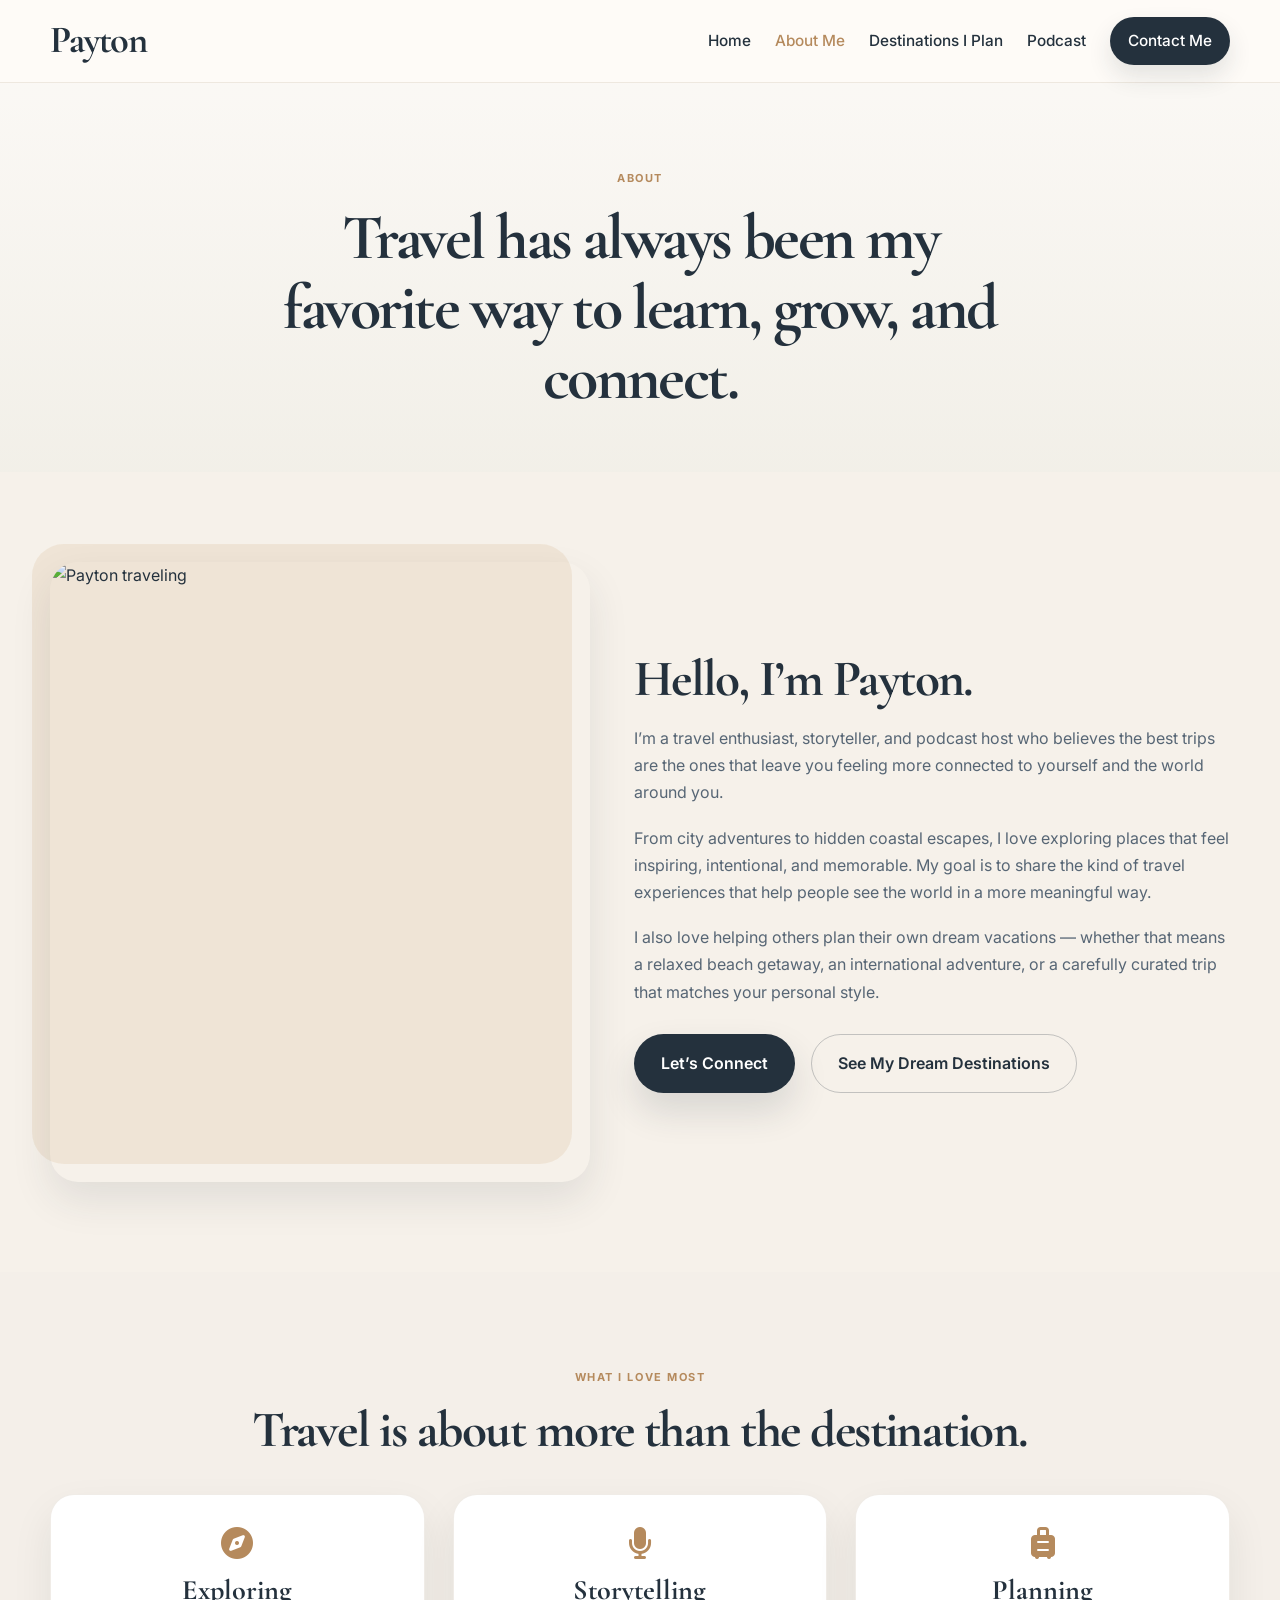
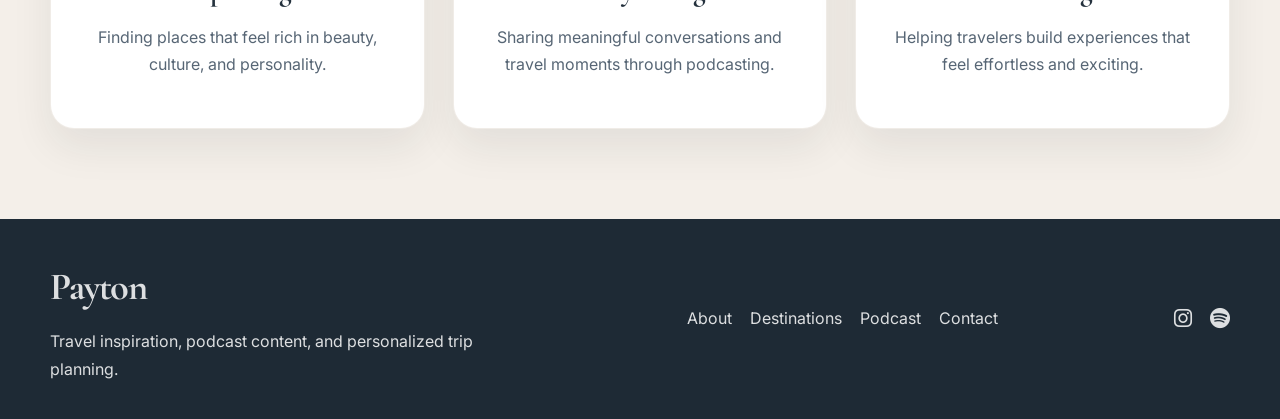
==== about.html @ 17ab0cd3 "Create a polished travel blog / lead-gen multi-page website for Payton and connect the contact, podc" ====
<!DOCTYPE html>
<html lang="en">
<head>
    <meta charset="UTF-8">
    <meta name="viewport" content="width=device-width, initial-scale=1.0">
    <title>About Me | Payton</title>
    <meta name="description" content="Learn more about Payton, her travel story, and her love for exploring the world." />
    <link rel="preconnect" href="https://fonts.googleapis.com">
    <link rel="preconnect" href="https://fonts.gstatic.com" crossorigin>
    <link href="https://fonts.googleapis.com/css2?family=Cormorant+Garamond:wght@500;600;700&family=Inter:wght@400;500;600;700&display=swap" rel="stylesheet">
    <link rel="stylesheet" href="styles.css">
    <link rel="stylesheet" href="https://cdnjs.cloudflare.com/ajax/libs/font-awesome/6.4.0/css/all.min.css">
</head>
<body>
    <header class="site-header">
        <nav class="navbar container">
            <a href="index.html" class="brand">Payton</a>
            <div class="nav-links">
                <a href="index.html">Home</a>
                <a href="about.html" class="active">About Me</a>
                <a href="destinations.html">Destinations I Plan</a>
                <a href="podcast.html">Podcast</a>
                <a href="contact.html" class="nav-cta">Contact Me</a>
            </div>
        </nav>
    </header>

    <main>
        <section class="page-hero">
            <div class="container narrow">
                <span class="eyebrow">About</span>
                <h1>Travel has always been my favorite way to learn, grow, and connect.</h1>
            </div>
        </section>

        <section class="section">
            <div class="container about-layout">
                <div class="about-photo-wrap">
                    <img src="https://images.unsplash.com/photo-1529139574466-a303027c1d8b?auto=format&fit=crop&w=900&q=80" alt="Payton traveling" class="about-photo">
                </div>
                <div class="about-copy">
                    <h2>Hello, I’m Payton.</h2>
                    <p>I’m a travel enthusiast, storyteller, and podcast host who believes the best trips are the ones that leave you feeling more connected to yourself and the world around you.</p>
                    <p>From city adventures to hidden coastal escapes, I love exploring places that feel inspiring, intentional, and memorable. My goal is to share the kind of travel experiences that help people see the world in a more meaningful way.</p>
                    <p>I also love helping others plan their own dream vacations — whether that means a relaxed beach getaway, an international adventure, or a carefully curated trip that matches your personal style.</p>
                    <div class="mini-cta-row">
                        <a href="contact.html" class="button primary">Let’s Connect</a>
                        <a href="destinations.html" class="button secondary">See My Dream Destinations</a>
                    </div>
                </div>
            </div>
        </section>

        <section class="section soft-bg">
            <div class="container">
                <div class="section-heading center">
                    <span class="eyebrow">What I love most</span>
                    <h2>Travel is about more than the destination.</h2>
                </div>
                <div class="card-grid three-up">
                    <div class="info-card">
                        <i class="fas fa-compass"></i>
                        <h3>Exploring</h3>
                        <p>Finding places that feel rich in beauty, culture, and personality.</p>
                    </div>
                    <div class="info-card">
                        <i class="fas fa-microphone"></i>
                        <h3>Storytelling</h3>
                        <p>Sharing meaningful conversations and travel moments through podcasting.</p>
                    </div>
                    <div class="info-card">
                        <i class="fas fa-suitcase-rolling"></i>
                        <h3>Planning</h3>
                        <p>Helping travelers build experiences that feel effortless and exciting.</p>
                    </div>
                </div>
            </div>
        </section>
    </main>

    <footer class="site-footer">
        <div class="container footer-inner">
            <div>
                <a href="index.html" class="brand">Payton</a>
                <p>Travel inspiration, podcast content, and personalized trip planning.</p>
            </div>
            <div class="footer-links">
                <a href="about.html">About</a>
                <a href="destinations.html">Destinations</a>
                <a href="podcast.html">Podcast</a>
                <a href="contact.html">Contact</a>
            </div>
            <div class="footer-social">
                <a href="https://www.instagram.com/travelwithpayton/" target="_blank" aria-label="Instagram"><i class="fab fa-instagram"></i></a>
                <a href="https://open.spotify.com/show/033MryGVSeMz9yE6LJ3EoC" target="_blank" aria-label="Spotify"><i class="fab fa-spotify"></i></a>
            </div>
        </div>
    </footer>
</body>
</html>
---- styles.css ----
:root {
    --sand: #f6f1ea;
    --paper: #fffdf9;
    --card: #ffffff;
    --text: #24313d;
    --muted: #576675;
    --sage: #dfe8df;
    --sage-dark: #88a28f;
    --gold: #d6b48f;
    --gold-deep: #b58a5d;
    --line: #eadfcf;
    --shadow: rgba(30, 35, 40, 0.08);
}

* { box-sizing: border-box; }

html {
    scroll-behavior: smooth;
}

body {
    margin: 0;
    font-family: 'Inter', sans-serif;
    background: var(--sand);
    color: var(--text);
    line-height: 1.7;
}

img {
    max-width: 100%;
    display: block;
}

a {
    text-decoration: none;
    color: inherit;
}

button, input, textarea {
    font: inherit;
}

.container {
    width: min(1180px, calc(100% - 32px));
    margin: 0 auto;
}

.section {
    padding: 90px 0;
}

.soft-bg {
    background: #f4efe9;
}

.narrow {
    max-width: 760px;
}

.eyebrow {
    display: inline-block;
    letter-spacing: 0.14em;
    text-transform: uppercase;
    font-size: 11px;
    font-weight: 700;
    color: var(--gold-deep);
    margin-bottom: 15px;
}

h1, h2, h3 {
    font-family: 'Cormorant Garamond', serif;
    color: var(--text);
    line-height: 1.1;
    margin: 0 0 18px;
}

h1 {
    font-size: clamp(3rem, 5vw, 5rem);
    letter-spacing: -0.04em;
}

h2 {
    font-size: clamp(2.3rem, 4vw, 3.2rem);
    letter-spacing: -0.03em;
}

h3 {
    font-size: clamp(1.7rem, 2.2vw, 2.2rem);
}

p {
    margin: 0 0 18px;
    color: var(--muted);
}

.site-header {
    position: sticky;
    top: 0;
    z-index: 30;
    background: rgba(255, 253, 249, 0.85);
    backdrop-filter: blur(10px);
    border-bottom: 1px solid rgba(182, 162, 136, 0.22);
}

.navbar {
    display: flex;
    align-items: center;
    justify-content: space-between;
    min-height: 82px;
}

.brand {
    font-family: 'Cormorant Garamond', serif;
    font-size: clamp(2rem, 3vw, 2.5rem);
    font-weight: 700;
    color: var(--text);
    letter-spacing: -0.03em;
}

.nav-links {
    display: flex;
    align-items: center;
    gap: 24px;
    flex-wrap: wrap;
}

.nav-links a {
    color: var(--text);
    font-size: 0.96rem;
    font-weight: 500;
    position: relative;
}

.nav-links a.active,
.nav-links a:hover {
    color: var(--gold-deep);
}

.nav-cta {
    padding: 11px 18px;
    border-radius: 999px;
    background: var(--text);
    color: white !important;
    box-shadow: 0 12px 24px rgba(36, 49, 61, 0.12);
}

.hero {
    background: linear-gradient(135deg, rgba(255,255,255,0.4), rgba(223,232,223,0.2));
    padding: 72px 0 60px;
}

.hero-grid {
    display: grid;
    grid-template-columns: 1.1fr 0.9fr;
    align-items: center;
    gap: 44px;
}

.hero-copy p {
    font-size: 1.1rem;
    max-width: 620px;
}

.hero-actions,
.mini-cta-row {
    display: flex;
    align-items: center;
    gap: 16px;
    flex-wrap: wrap;
    margin-top: 28px;
}

.button {
    display: inline-flex;
    align-items: center;
    justify-content: center;
    border-radius: 999px;
    padding: 15px 26px;
    font-weight: 600;
    transition: 0.2s ease;
    border: 1px solid transparent;
}

.button:hover {
    transform: translateY(-2px);
}

.button.primary {
    background: var(--text);
    color: white;
    box-shadow: 0 18px 36px rgba(36, 49, 61, 0.14);
}

.button.secondary {
    background: transparent;
    color: var(--text);
    border-color: rgba(36, 49, 61, 0.25);
}

.button.full {
    width: 100%;
}

.trust-list {
    list-style: none;
    padding: 0;
    margin: 26px 0 0;
    display: flex;
    flex-wrap: wrap;
    gap: 18px;
    color: var(--muted);
    font-size: 0.94rem;
}

.trust-list li {
    position: relative;
    padding-left: 20px;
}

.trust-list li::before {
    content: '•';
    position: absolute;
    left: 0;
    color: var(--gold-deep);
    font-weight: 700;
}

.hero-image-card {
    position: relative;
}

.hero-image-card::before {
    content: "";
    position: absolute;
    inset: -18px -18px -18px 18px;
    background: rgba(214, 180, 143, 0.18);
    border-radius: 32px;
    z-index: 0;
}

.hero-image-card img {
    position: relative;
    z-index: 1;
    width: 100%;
    min-height: 560px;
    object-fit: cover;
    border-radius: 30px;
    box-shadow: var(--shadow);
}

.section-heading {
    margin-bottom: 36px;
}

.section-heading.center {
    text-align: center;
}

.card-grid {
    display: grid;
    gap: 28px;
}

.three-up {
    grid-template-columns: repeat(3, minmax(0, 1fr));
}

.feature-card,
.destination-card,
.info-card,
.contact-card {
    background: var(--card);
    border-radius: 24px;
    overflow: hidden;
    box-shadow: 0 18px 40px var(--shadow);
    border: 1px solid rgba(182, 162, 136, 0.2);
}

.feature-card img {
    width: 100%;
    height: 260px;
    object-fit: cover;
}

.card-content {
    padding: 24px 24px 28px;
}

.meta {
    font-size: 0.72rem;
    letter-spacing: 0.14em;
    text-transform: uppercase;
    font-weight: 700;
    color: var(--gold-deep);
    margin-bottom: 8px;
}

.card-content h3 {
    font-size: 2rem;
    margin-bottom: 12px;
}

.card-content a,
.text-link {
    color: var(--gold-deep);
    font-weight: 700;
}

.split-layout {
    display: grid;
    grid-template-columns: 1.2fr 0.8fr;
    gap: 40px;
    align-items: center;
}

.bullet-list {
    display: grid;
    gap: 26px;
    margin-top: 32px;
}

.bullet-list > div {
    display: flex;
    gap: 18px;
    align-items: flex-start;
}

.bullet-list i {
    width: 46px;
    height: 46px;
    border-radius: 14px;
    display: grid;
    place-items: center;
    background: rgba(214, 180, 143, 0.18);
    color: var(--gold-deep);
    font-size: 1.15rem;
}

.bullet-list h3 {
    margin-bottom: 6px;
    font-size: 1.8rem;
}

.cta-panel {
    background: var(--paper);
    border: 1px solid rgba(182, 162, 136, 0.26);
    border-radius: 28px;
    padding: 30px 26px;
    box-shadow: 0 16px 34px rgba(36, 49, 61, 0.08);
}

.mini-label {
    color: var(--gold-deep);
    text-transform: uppercase;
    letter-spacing: 0.12em;
    font-size: 11px;
    font-weight: 700;
    margin-bottom: 12px;
}

.cta-panel .button {
    display: flex;
    width: 100%;
    margin-top: 16px;
}

.social-grid {
    display: grid;
    grid-template-columns: repeat(3, minmax(0, 1fr));
    gap: 24px;
}

.social-post,
.reel-card {
    position: relative;
    overflow: hidden;
    border-radius: 24px;
    display: block;
    min-height: 340px;
    box-shadow: 0 18px 36px rgba(36, 49, 61, 0.08);
}

.social-post img,
.reel-card img {
    width: 100%;
    height: 100%;
    object-fit: cover;
    transition: transform 0.3s ease;
}

.social-post:hover img,
.reel-card:hover img {
    transform: scale(1.04);
}

.social-overlay {
    position: absolute;
    inset: auto 0 0 0;
    background: linear-gradient(to top, rgba(18, 24, 30, 0.75), transparent);
    color: white;
    padding: 26px 18px 20px;
    font-weight: 600;
    display: flex;
    align-items: center;
    gap: 10px;
}

.page-hero {
    padding: 80px 0 40px;
    background: linear-gradient(180deg, rgba(255,255,255,0.5), rgba(223,232,223,0.18));
    text-align: center;
}

.about-layout,
.contact-layout,
.podcast-layout {
    display: grid;
    grid-template-columns: 0.95fr 1.05fr;
    gap: 44px;
    align-items: center;
}

.about-photo-wrap {
    position: relative;
}

.about-photo-wrap::before {
    content: "";
    position: absolute;
    inset: -18px 18px 18px -18px;
    background: rgba(214, 180, 143, 0.22);
    border-radius: 32px;
}

.about-photo {
    position: relative;
    width: 100%;
    min-height: 620px;
    object-fit: cover;
    border-radius: 28px;
    box-shadow: 0 18px 40px rgba(36, 49, 61, 0.1);
    z-index: 1;
}

.info-card {
    padding: 32px 24px;
    text-align: center;
}

.info-card i {
    font-size: 2rem;
    color: var(--gold-deep);
    margin-bottom: 16px;
}

.destination-grid {
    display: grid;
    grid-template-columns: repeat(2, minmax(0, 1fr));
    gap: 28px;
}

.destination-card {
    overflow: hidden;
}

.destination-card img {
    width: 100%;
    height: 260px;
    object-fit: cover;
}

.destination-copy {
    padding: 24px;
}

.callout-section {
    text-align: center;
}

.center-row {
    justify-content: center;
}

.podcast-embed {
    border-radius: 28px;
    overflow: hidden;
    box-shadow: 0 18px 40px rgba(36, 49, 61, 0.1);
}

.reel-grid {
    display: grid;
    grid-template-columns: repeat(3, minmax(0, 1fr));
    gap: 22px;
}

.reel-card {
    min-height: 300px;
}

.reel-card span {
    position: absolute;
    inset: auto 14px 14px 14px;
    background: rgba(18,24,30,0.65);
    border-radius: 12px;
    color: white;
    padding: 10px 12px;
    font-size: 0.9rem;
    display: inline-flex;
    align-items: center;
    gap: 8px;
}

.contact-copy h2 {
    margin-bottom: 14px;
}

.contact-methods {
    display: grid;
    gap: 24px;
    margin-top: 30px;
}

.contact-item {
    display: flex;
    gap: 16px;
    align-items: flex-start;
}

.contact-item i {
    color: var(--gold-deep);
    font-size: 1.4rem;
    margin-top: 6px;
}

.contact-item h3 {
    font-size: 1.6rem;
    margin-bottom: 6px;
}

.contact-item a {
    color: var(--text);
    font-weight: 600;
}

.contact-card {
    padding: 28px;
}

.lead-form {
    display: grid;
    gap: 18px;
}

.lead-form label {
    display: grid;
    gap: 8px;
    font-weight: 600;
    color: var(--text);
}

.lead-form input,
.lead-form textarea {
    width: 100%;
    background: #f8f6f3;
    border: 1px solid rgba(36, 49, 61, 0.08);
    border-radius: 12px;
    padding: 14px 16px;
    color: var(--text);
}

.lead-form input:focus,
.lead-form textarea:focus {
    outline: 2px solid rgba(181, 138, 93, 0.2);
    border-color: rgba(181, 138, 93, 0.35);
}

.site-footer {
    background: #1e2a35;
    color: rgba(255,255,255,0.85);
    padding: 36px 0;
}

.footer-inner {
    display: flex;
    align-items: center;
    justify-content: space-between;
    gap: 24px;
    flex-wrap: wrap;
}

.site-footer .brand,
.site-footer p,
.site-footer a {
    color: rgba(255,255,255,0.85);
}

.site-footer p {
    max-width: 460px;
    margin: 8px 0 0;
}

.footer-links,
.footer-social {
    display: flex;
    align-items: center;
    gap: 18px;
    flex-wrap: wrap;
}

.footer-social a {
    font-size: 1.3rem;
}

@media (max-width: 900px) {
    .hero-grid,
    .split-layout,
    .about-layout,
    .contact-layout,
    .podcast-layout {
        grid-template-columns: 1fr;
    }

    .three-up,
    .destination-grid,
    .social-grid,
    .reel-grid {
        grid-template-columns: 1fr;
    }

    .hero-image-card img {
        min-height: 420px;
    }

    .navbar {
        padding: 14px 0;
        align-items: flex-start;
        flex-direction: column;
        gap: 12px;
    }

    .nav-links {
        gap: 14px;
    }
}

@media (max-width: 520px) {
    .button,
    .nav-cta {
        width: 100%;
    }

    .hero-actions,
    .mini-cta-row {
        flex-direction: column;
        align-items: stretch;
    }

    .section {
        padding: 70px 0;
    }
}
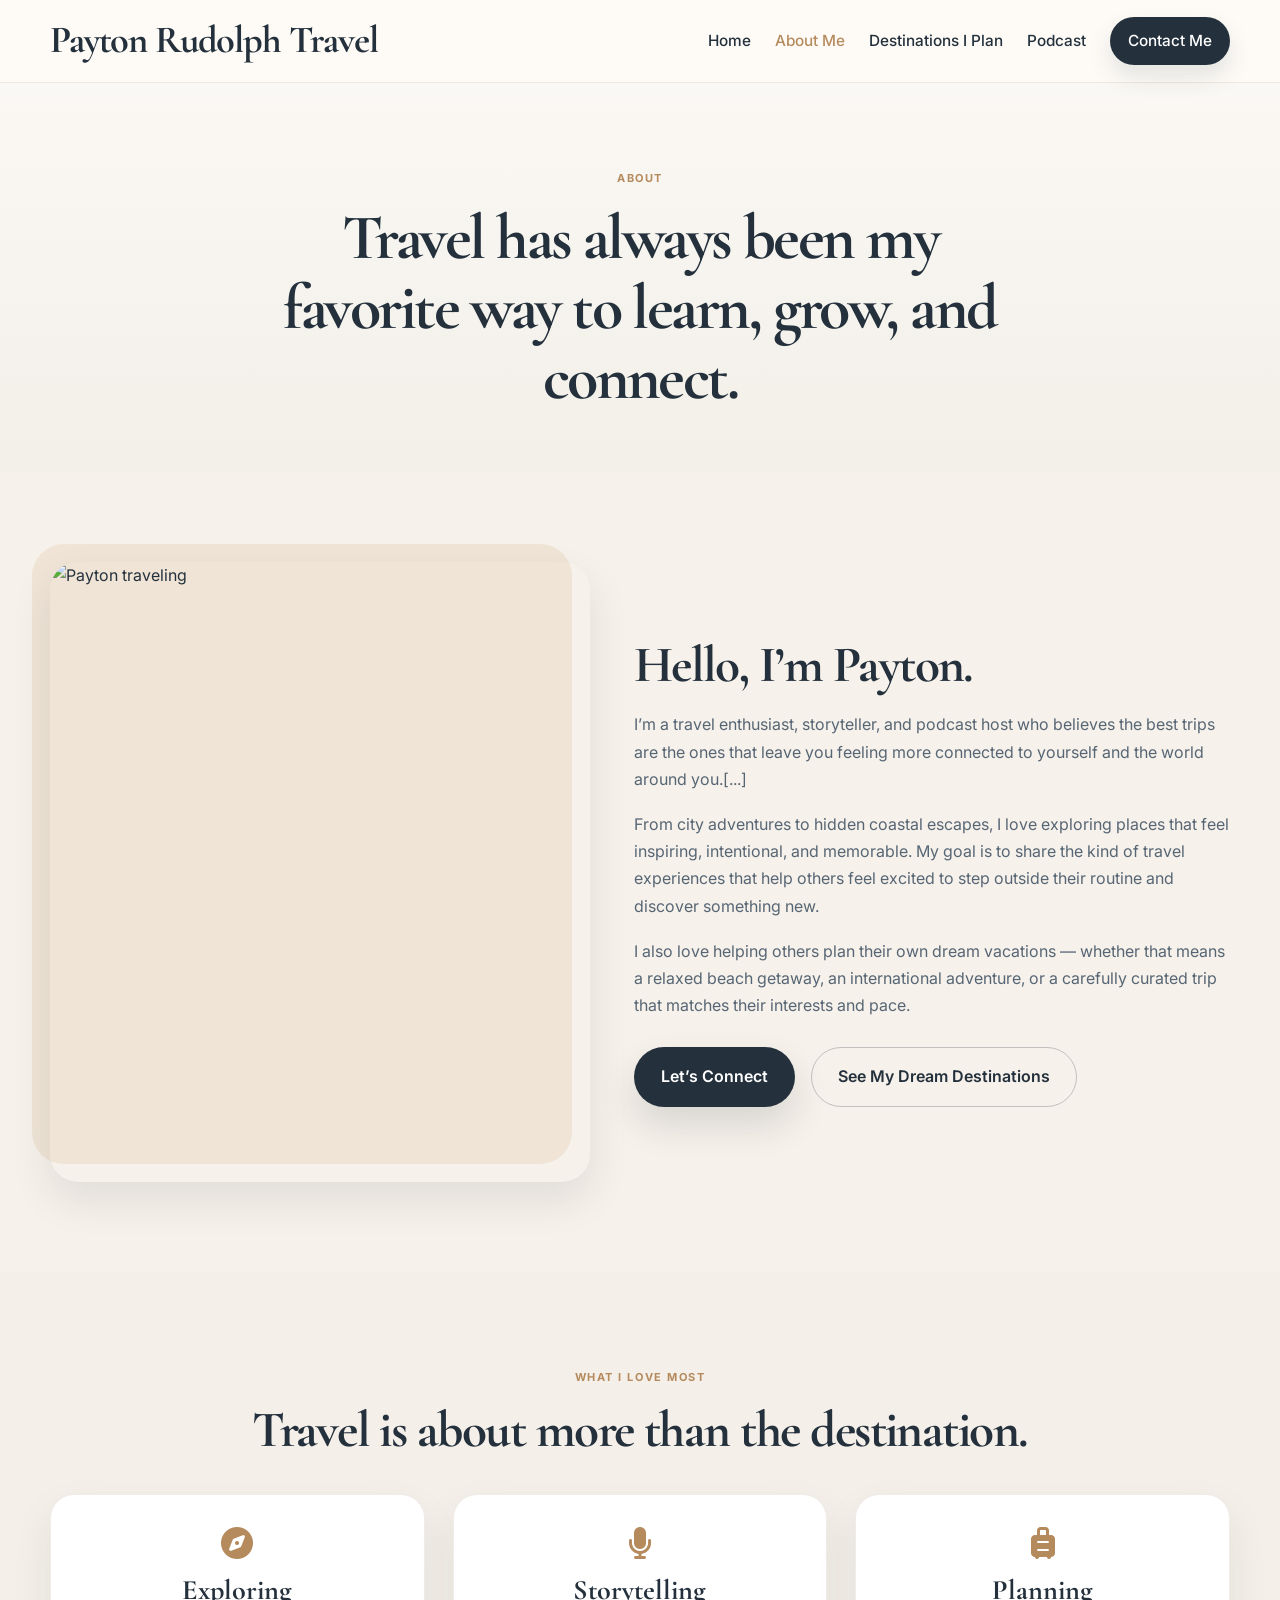
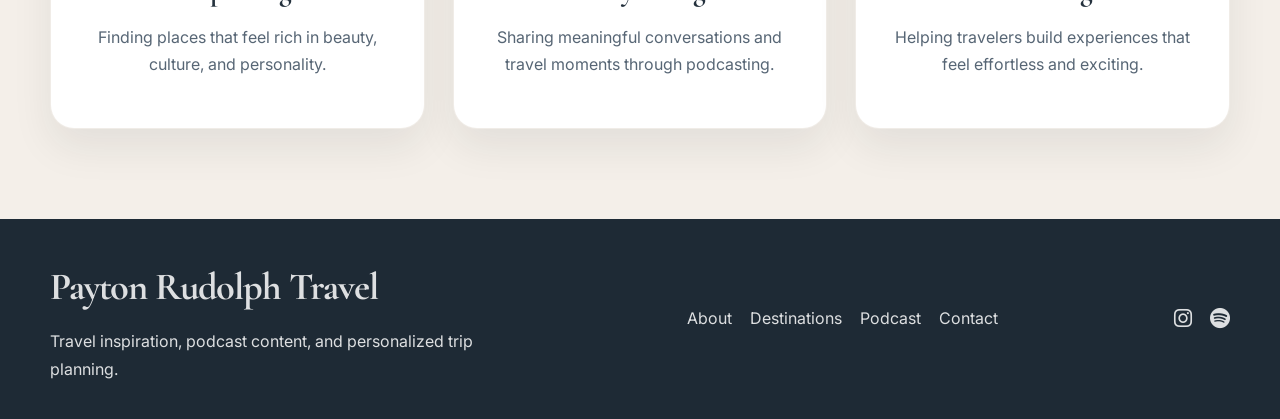
==== commit 126342ab: "Update site branding text to 'Payton Rudolph Travel' across the header and footer branding links." ====
--- a/about.html
+++ b/about.html
@@ -14,7 +14,7 @@
 <body>
     <header class="site-header">
         <nav class="navbar container">
-            <a href="index.html" class="brand">Payton</a>
+            <a href="index.html" class="brand">Payton Rudolph Travel</a>
             <div class="nav-links">
                 <a href="index.html">Home</a>
                 <a href="about.html" class="active">About Me</a>
@@ -40,9 +40,9 @@
                 </div>
                 <div class="about-copy">
                     <h2>Hello, I’m Payton.</h2>
-                    <p>I’m a travel enthusiast, storyteller, and podcast host who believes the best trips are the ones that leave you feeling more connected to yourself and the world around you.</p>
-                    <p>From city adventures to hidden coastal escapes, I love exploring places that feel inspiring, intentional, and memorable. My goal is to share the kind of travel experiences that help people see the world in a more meaningful way.</p>
-                    <p>I also love helping others plan their own dream vacations — whether that means a relaxed beach getaway, an international adventure, or a carefully curated trip that matches your personal style.</p>
+                    <p>I’m a travel enthusiast, storyteller, and podcast host who believes the best trips are the ones that leave you feeling more connected to yourself and the world around you.[...]</p>
+                    <p>From city adventures to hidden coastal escapes, I love exploring places that feel inspiring, intentional, and memorable. My goal is to share the kind of travel experiences that help others feel excited to step outside their routine and discover something new.</p>
+                    <p>I also love helping others plan their own dream vacations — whether that means a relaxed beach getaway, an international adventure, or a carefully curated trip that matches their interests and pace.</p>
                     <div class="mini-cta-row">
                         <a href="contact.html" class="button primary">Let’s Connect</a>
                         <a href="destinations.html" class="button secondary">See My Dream Destinations</a>
@@ -81,7 +81,7 @@
     <footer class="site-footer">
         <div class="container footer-inner">
             <div>
-                <a href="index.html" class="brand">Payton</a>
+                <a href="index.html" class="brand">Payton Rudolph Travel</a>
                 <p>Travel inspiration, podcast content, and personalized trip planning.</p>
             </div>
             <div class="footer-links">
@@ -98,3 +98,4 @@
     </footer>
 </body>
 </html>
+
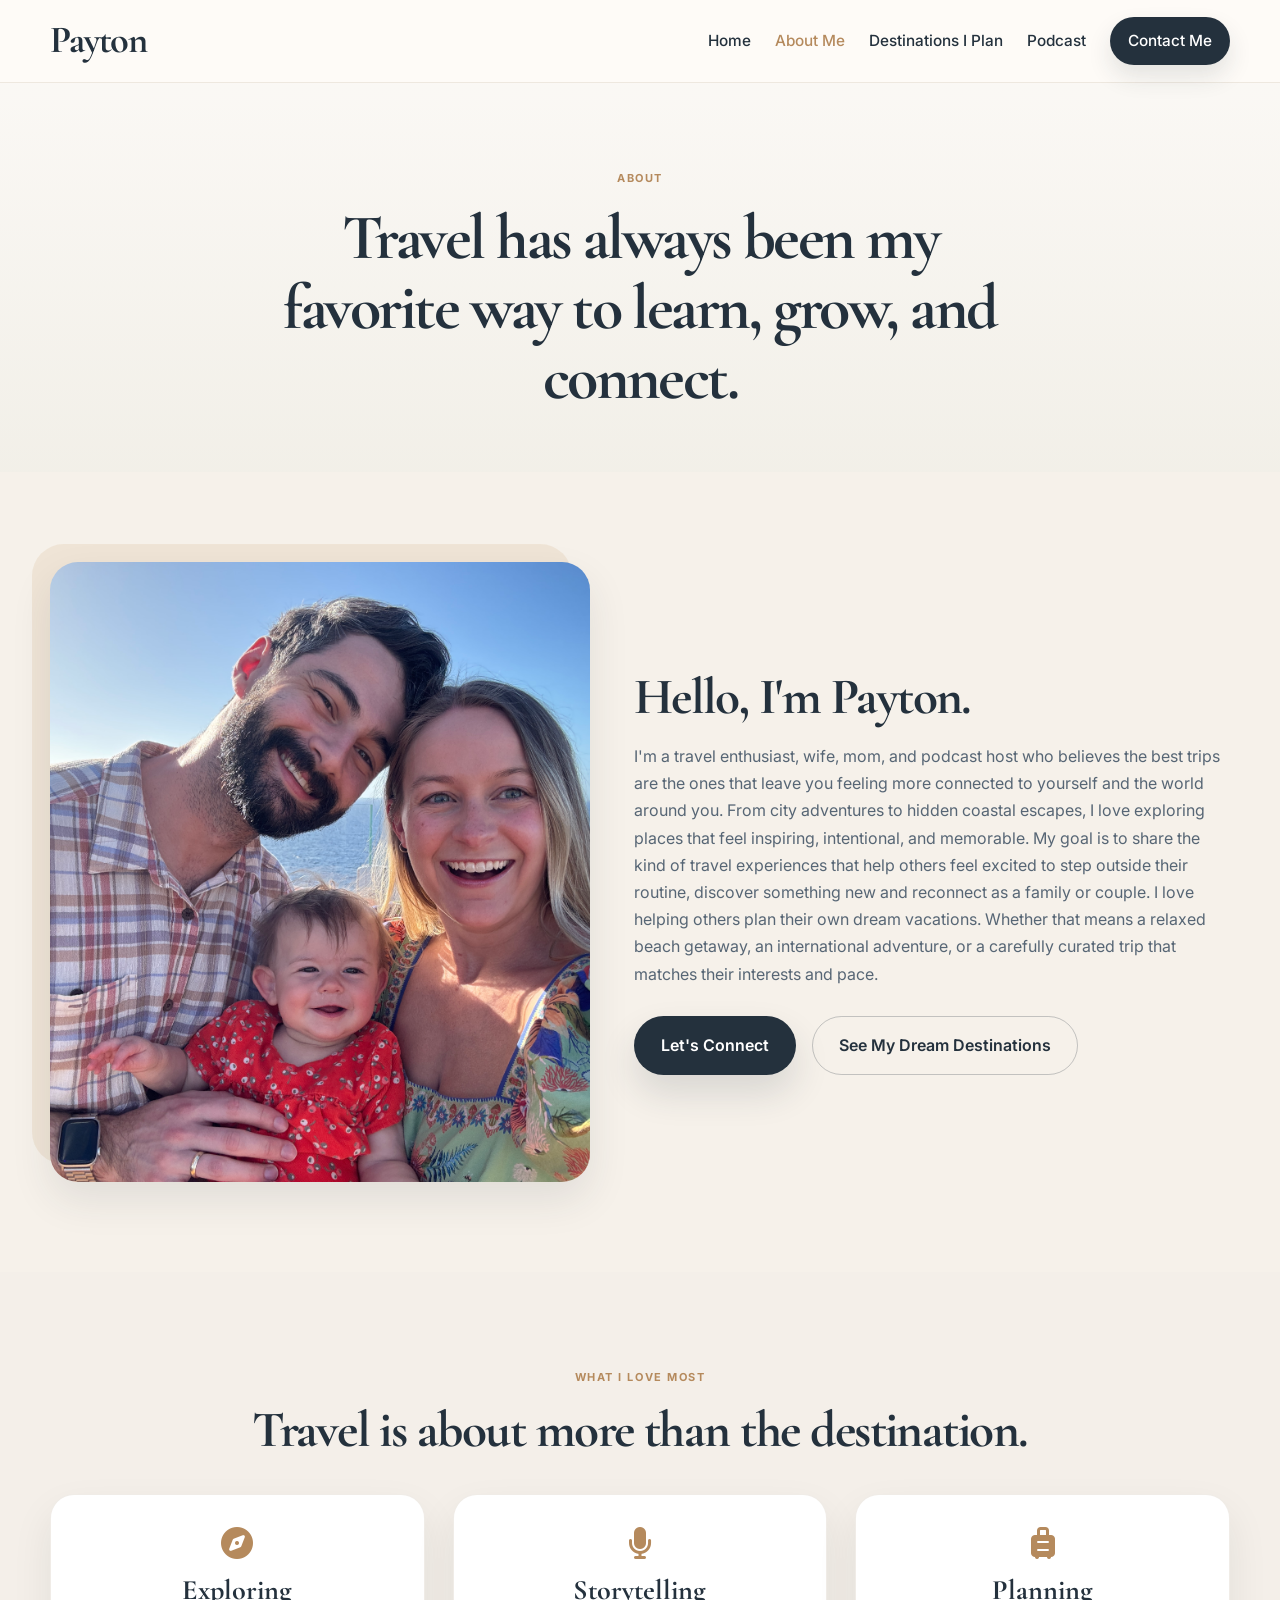
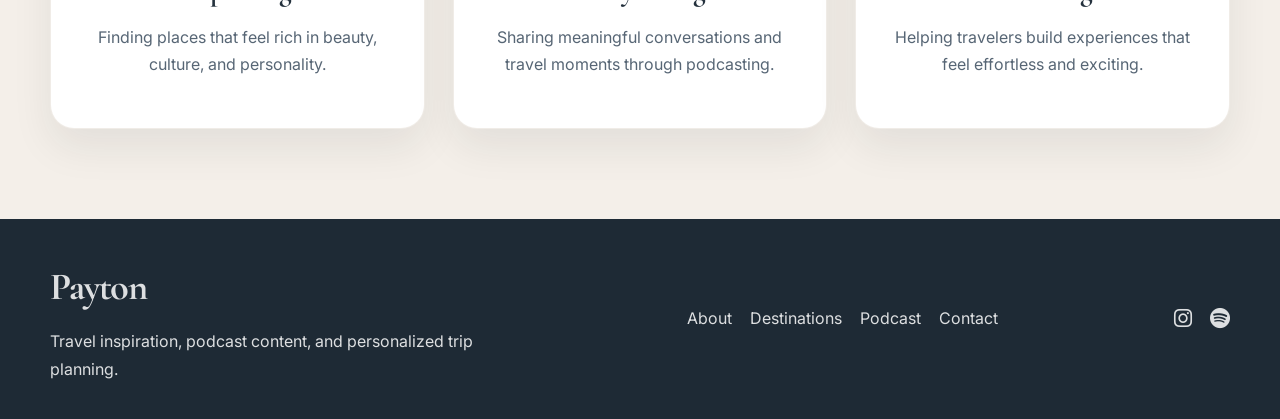
==== commit 2bce8eb7: "Update content: destinations, about page photo and description, home page hero text and sections, an" ====
--- a/about.html
+++ b/about.html
@@ -14,7 +14,7 @@
 <body>
     <header class="site-header">
         <nav class="navbar container">
-            <a href="index.html" class="brand">Payton Rudolph Travel</a>
+            <a href="index.html" class="brand">Payton</a>
             <div class="nav-links">
                 <a href="index.html">Home</a>
                 <a href="about.html" class="active">About Me</a>
@@ -36,15 +36,13 @@
         <section class="section">
             <div class="container about-layout">
                 <div class="about-photo-wrap">
-                    <img src="https://images.unsplash.com/photo-1529139574466-a303027c1d8b?auto=format&fit=crop&w=900&q=80" alt="Payton traveling" class="about-photo">
+                    <img src="CDB136E4-E88C-43CC-B14D-B1285104ED18.jpeg" alt="Payton traveling" class="about-photo">
                 </div>
                 <div class="about-copy">
-                    <h2>Hello, I’m Payton.</h2>
-                    <p>I’m a travel enthusiast, storyteller, and podcast host who believes the best trips are the ones that leave you feeling more connected to yourself and the world around you.[...]</p>
-                    <p>From city adventures to hidden coastal escapes, I love exploring places that feel inspiring, intentional, and memorable. My goal is to share the kind of travel experiences that help others feel excited to step outside their routine and discover something new.</p>
-                    <p>I also love helping others plan their own dream vacations — whether that means a relaxed beach getaway, an international adventure, or a carefully curated trip that matches their interests and pace.</p>
+                    <h2>Hello, I'm Payton.</h2>
+                    <p>I'm a travel enthusiast, wife, mom, and podcast host who believes the best trips are the ones that leave you feeling more connected to yourself and the world around you. From city adventures to hidden coastal escapes, I love exploring places that feel inspiring, intentional, and memorable. My goal is to share the kind of travel experiences that help others feel excited to step outside their routine, discover something new and reconnect as a family or couple. I love helping others plan their own dream vacations. Whether that means a relaxed beach getaway, an international adventure, or a carefully curated trip that matches their interests and pace.</p>
                     <div class="mini-cta-row">
-                        <a href="contact.html" class="button primary">Let’s Connect</a>
+                        <a href="contact.html" class="button primary">Let's Connect</a>
                         <a href="destinations.html" class="button secondary">See My Dream Destinations</a>
                     </div>
                 </div>
@@ -81,7 +79,7 @@
     <footer class="site-footer">
         <div class="container footer-inner">
             <div>
-                <a href="index.html" class="brand">Payton Rudolph Travel</a>
+                <a href="index.html" class="brand">Payton</a>
                 <p>Travel inspiration, podcast content, and personalized trip planning.</p>
             </div>
             <div class="footer-links">
@@ -98,4 +96,3 @@
     </footer>
 </body>
 </html>
-
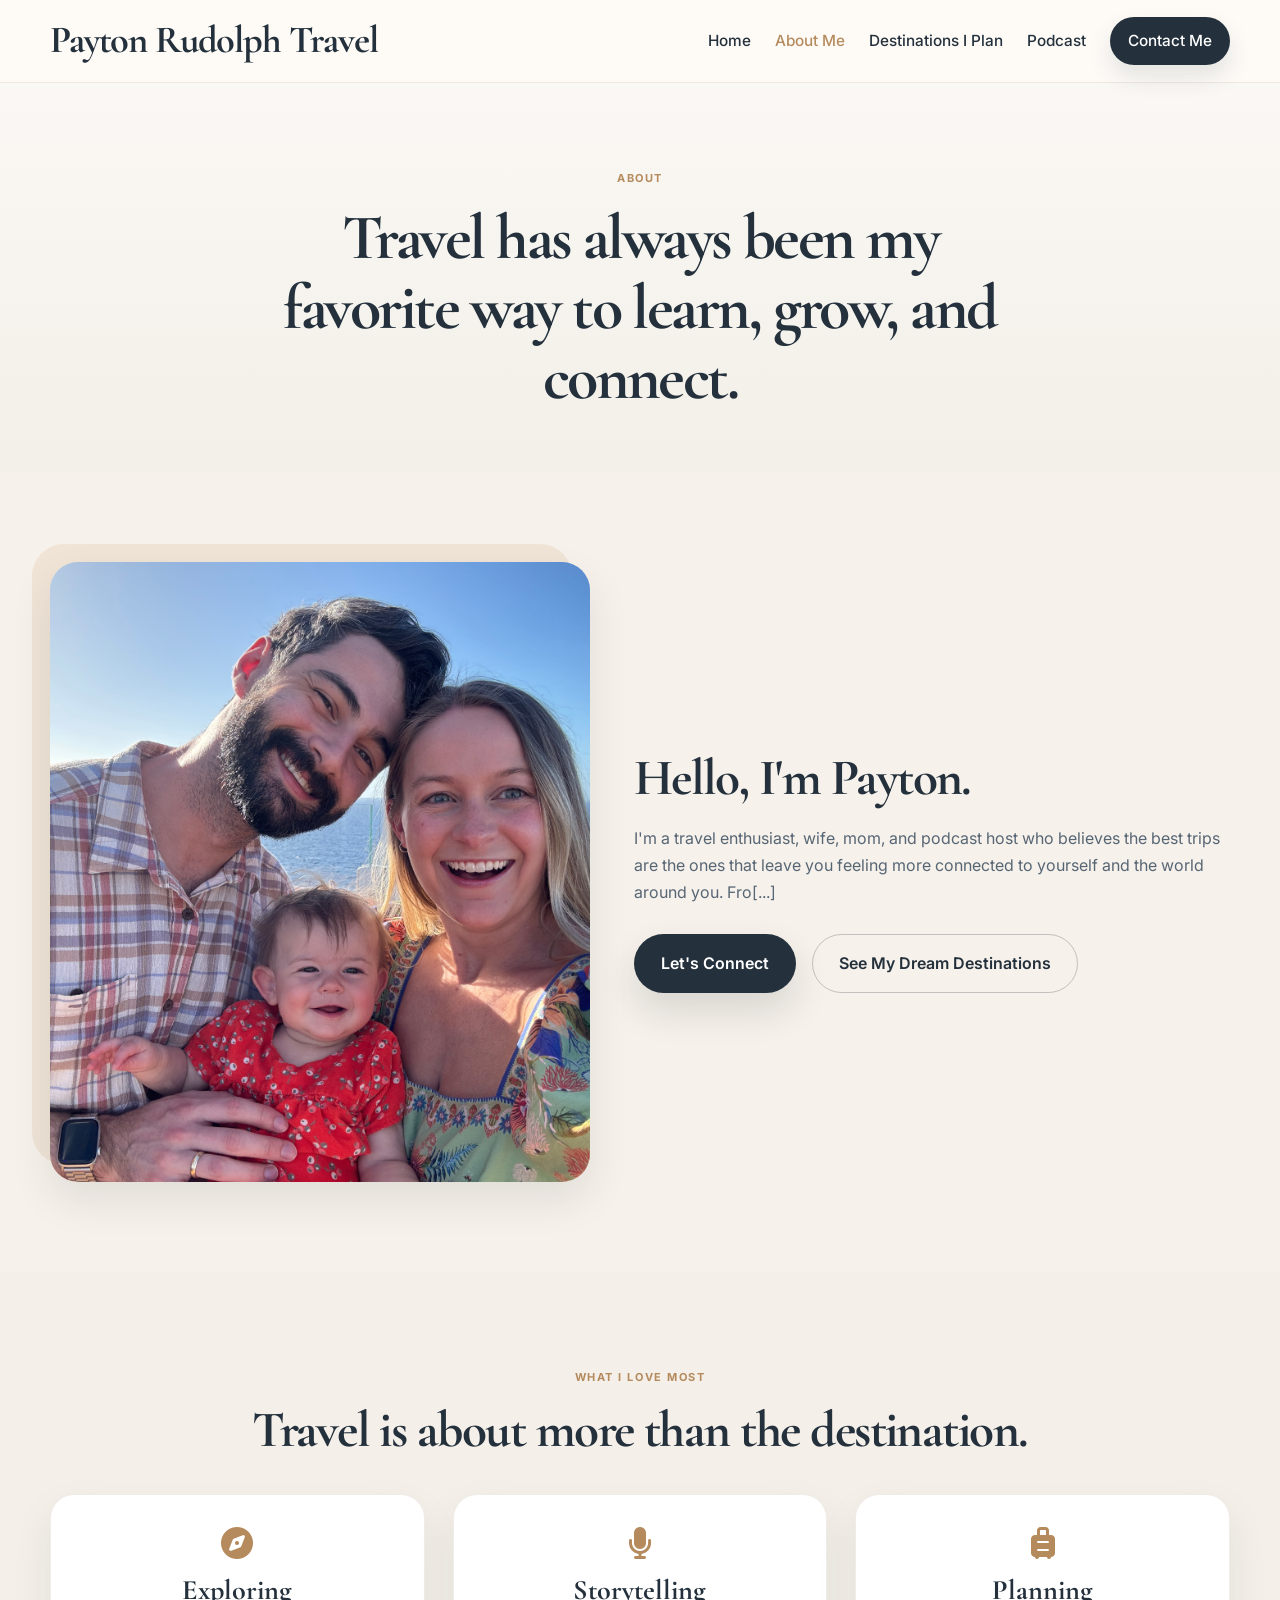
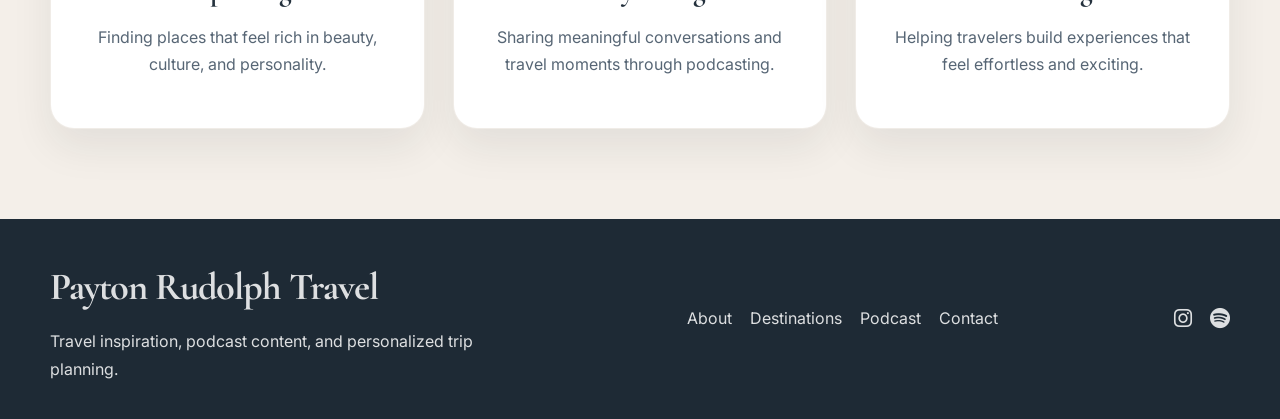
==== commit 9aa22742: "Update Costa Rica image, header/footer branding, and add phone number to contact" ====
--- a/about.html
+++ b/about.html
@@ -3,7 +3,7 @@
 <head>
     <meta charset="UTF-8">
     <meta name="viewport" content="width=device-width, initial-scale=1.0">
-    <title>About Me | Payton</title>
+    <title>About Me | Payton Rudolph Travel</title>
     <meta name="description" content="Learn more about Payton, her travel story, and her love for exploring the world." />
     <link rel="preconnect" href="https://fonts.googleapis.com">
     <link rel="preconnect" href="https://fonts.gstatic.com" crossorigin>
@@ -14,7 +14,7 @@
 <body>
     <header class="site-header">
         <nav class="navbar container">
-            <a href="index.html" class="brand">Payton</a>
+            <a href="index.html" class="brand">Payton Rudolph Travel</a>
             <div class="nav-links">
                 <a href="index.html">Home</a>
                 <a href="about.html" class="active">About Me</a>
@@ -40,7 +40,7 @@
                 </div>
                 <div class="about-copy">
                     <h2>Hello, I'm Payton.</h2>
-                    <p>I'm a travel enthusiast, wife, mom, and podcast host who believes the best trips are the ones that leave you feeling more connected to yourself and the world around you. From city adventures to hidden coastal escapes, I love exploring places that feel inspiring, intentional, and memorable. My goal is to share the kind of travel experiences that help others feel excited to step outside their routine, discover something new and reconnect as a family or couple. I love helping others plan their own dream vacations. Whether that means a relaxed beach getaway, an international adventure, or a carefully curated trip that matches their interests and pace.</p>
+                    <p>I'm a travel enthusiast, wife, mom, and podcast host who believes the best trips are the ones that leave you feeling more connected to yourself and the world around you. Fro[...]
                     <div class="mini-cta-row">
                         <a href="contact.html" class="button primary">Let's Connect</a>
                         <a href="destinations.html" class="button secondary">See My Dream Destinations</a>
@@ -79,7 +79,7 @@
     <footer class="site-footer">
         <div class="container footer-inner">
             <div>
-                <a href="index.html" class="brand">Payton</a>
+                <a href="index.html" class="brand">Payton Rudolph Travel</a>
                 <p>Travel inspiration, podcast content, and personalized trip planning.</p>
             </div>
             <div class="footer-links">
@@ -95,4 +95,4 @@
         </div>
     </footer>
 </body>
-</html>
+</html>
